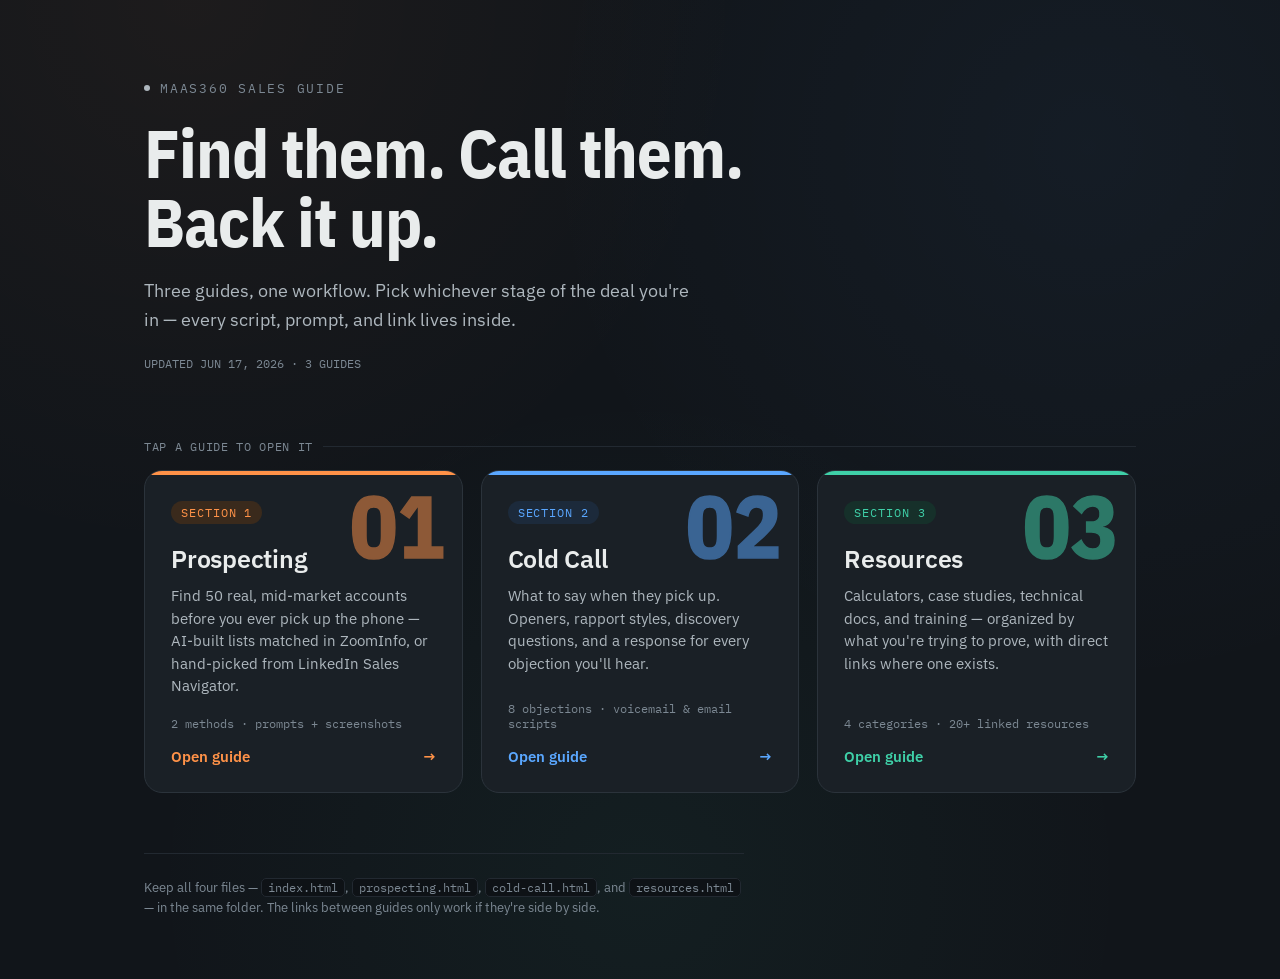
==== index.html @ e27a4d33 "Add files via upload" ====
<!DOCTYPE html>
<html lang="en">
<head>
<meta charset="UTF-8">
<meta name="viewport" content="width=device-width, initial-scale=1.0">
<title>MaaS360 Sales Guide</title>
<link rel="preconnect" href="https://fonts.googleapis.com">
<link rel="preconnect" href="https://fonts.gstatic.com" crossorigin>
<link href="https://fonts.googleapis.com/css2?family=IBM+Plex+Mono:wght@400;500;600&family=IBM+Plex+Sans:wght@400;500;600;700&family=IBM+Plex+Sans+Condensed:wght@600;700&display=swap" rel="stylesheet">
<style>
  :root{
    --ink:#11151A;
    --panel:#1A2026;
    --panel-2:#0E1216;
    --line:#2B333B;
    --line-soft:#222931;
    --text:#E9ECEC;
    --text-dim:#AEB7BE;
    --mist:#7C8893;
    --amber:#FF9248;
    --amber-dim:#3A2A1C;
    --blue:#5AA7FF;
    --blue-dim:#1C2A3B;
    --teal:#3FD0A8;
    --teal-dim:#16302A;
  }
  *{box-sizing:border-box;}
  html,body{margin:0;padding:0;}
  body{
    background:
      radial-gradient(circle at 15% 0%, rgba(255,146,72,0.05), transparent 38%),
      radial-gradient(circle at 85% 15%, rgba(90,167,255,0.05), transparent 40%),
      radial-gradient(circle at 50% 90%, rgba(63,208,168,0.05), transparent 45%),
      var(--ink);
    color:var(--text);
    font-family:'IBM Plex Sans',-apple-system,BlinkMacSystemFont,sans-serif;
    min-height:100vh;
    -webkit-font-smoothing:antialiased;
  }
  a{color:inherit;text-decoration:none;}

  .page{max-width:1040px;margin:0 auto;padding:0 24px;}

  .hero{padding:80px 0 18px;}
  .eyebrow{
    font-family:'IBM Plex Mono',monospace;
    font-size:12.5px;
    letter-spacing:.14em;
    text-transform:uppercase;
    color:var(--mist);
    display:flex;align-items:center;gap:10px;
    margin-bottom:22px;
  }
  .eyebrow .dot{width:6px;height:6px;border-radius:50%;background:var(--text-dim);}
  h1{
    font-family:'IBM Plex Sans Condensed',sans-serif;
    font-weight:700;
    font-size:clamp(40px,6.5vw,68px);
    line-height:1.02;
    margin:0 0 20px;
    letter-spacing:-.015em;
    max-width:720px;
  }
  .hero p.lede{
    font-size:18px;
    color:var(--text-dim);
    max-width:560px;
    margin:0 0 8px;
    line-height:1.6;
  }
  .hero .meta{
    font-family:'IBM Plex Mono',monospace;
    font-size:12px;
    color:var(--mist);
    margin-top:22px;
  }

  .tap-hint{
    font-family:'IBM Plex Mono',monospace;
    font-size:11.5px;
    letter-spacing:.06em;
    text-transform:uppercase;
    color:var(--mist);
    margin:50px 0 16px;
    display:flex;
    align-items:center;
    gap:10px;
  }
  .tap-hint::after{content:"";flex:1;height:1px;background:var(--line-soft);}

  .grid{
    display:grid;
    grid-template-columns:repeat(3, 1fr);
    gap:18px;
    padding-bottom:60px;
  }

  .card{
    position:relative;
    background:var(--panel);
    border:1px solid var(--line);
    border-radius:18px;
    padding:30px 26px 26px;
    overflow:hidden;
    display:flex;
    flex-direction:column;
    min-height:300px;
    transition:transform .2s ease, border-color .2s ease, box-shadow .2s ease;
  }
  .card:hover{transform:translateY(-4px);box-shadow:0 16px 40px rgba(0,0,0,0.35);}
  .card::before{
    content:"";
    position:absolute;
    top:0;left:0;right:0;
    height:4px;
  }
  .card.c-amber::before{background:var(--amber);}
  .card.c-blue::before{background:var(--blue);}
  .card.c-teal::before{background:var(--teal);}
  .card:hover.c-amber{border-color:var(--amber);}
  .card:hover.c-blue{border-color:var(--blue);}
  .card:hover.c-teal{border-color:var(--teal);}

  .card .bignum{
    position:absolute;
    top:10px; right:16px;
    font-family:'IBM Plex Sans Condensed',sans-serif;
    font-weight:700;
    font-size:88px;
    line-height:1;
    -webkit-text-stroke:1.5px currentColor;
    color:transparent;
    opacity:.5;
    pointer-events:none;
  }
  .card.c-amber .bignum{color:var(--amber);}
  .card.c-blue .bignum{color:var(--blue);}
  .card.c-teal .bignum{color:var(--teal);}

  .card .tag{
    font-family:'IBM Plex Mono',monospace;
    font-size:11.5px;
    letter-spacing:.08em;
    text-transform:uppercase;
    padding:4px 10px;
    border-radius:20px;
    width:fit-content;
    margin-bottom:18px;
  }
  .card.c-amber .tag{background:var(--amber-dim);color:var(--amber);}
  .card.c-blue .tag{background:var(--blue-dim);color:var(--blue);}
  .card.c-teal .tag{background:var(--teal-dim);color:var(--teal);}

  .card h2{
    font-size:25px;
    font-weight:600;
    margin:0 0 10px;
    letter-spacing:-.01em;
    position:relative;
    z-index:1;
  }
  .card p.tagline{
    font-size:14.5px;
    color:var(--text-dim);
    line-height:1.55;
    margin:0 0 18px;
    flex-grow:1;
    position:relative;
    z-index:1;
  }
  .card .meta-line{
    font-family:'IBM Plex Mono',monospace;
    font-size:11.5px;
    color:var(--mist);
    margin-bottom:16px;
  }
  .card .open-row{
    display:flex;
    align-items:center;
    justify-content:space-between;
    font-weight:600;
    font-size:14.5px;
  }
  .card .open-row .arrow{transition:transform .2s ease;}
  .card:hover .open-row .arrow{transform:translateX(4px);}
  .card.c-amber .open-row{color:var(--amber);}
  .card.c-blue .open-row{color:var(--blue);}
  .card.c-teal .open-row{color:var(--teal);}

  .footnote{
    border-top:1px solid var(--line-soft);
    padding:24px 0 60px;
    font-size:13px;
    color:var(--mist);
    max-width:600px;
    line-height:1.6;
  }
  .footnote code{
    font-family:'IBM Plex Mono',monospace;
    background:var(--panel-2);
    padding:1px 6px;
    border-radius:5px;
    border:1px solid var(--line-soft);
    font-size:12px;
  }

  @media (max-width:860px){
    .grid{grid-template-columns:1fr;}
    .hero{padding:56px 0 12px;}
    .card{min-height:0;}
  }
</style>
</head>
<body>
<div class="page">

  <header class="hero">
    <div class="eyebrow"><span class="dot"></span>MAAS360 SALES GUIDE</div>
    <h1>Find them. Call them. Back it up.</h1>
    <p class="lede">Three guides, one workflow. Pick whichever stage of the deal you're in — every script, prompt, and link lives inside.</p>
    <div class="meta">UPDATED JUN 17, 2026 · 3 GUIDES</div>
  </header>

  <div class="tap-hint">Tap a guide to open it</div>

  <div class="grid">

    <a class="card c-amber" href="prospecting.html">
      <span class="bignum">01</span>
      <span class="tag">Section 1</span>
      <h2>Prospecting</h2>
      <p class="tagline">Find 50 real, mid-market accounts before you ever pick up the phone — AI-built lists matched in ZoomInfo, or hand-picked from LinkedIn Sales Navigator.</p>
      <div class="meta-line">2 methods · prompts + screenshots</div>
      <div class="open-row"><span>Open guide</span><span class="arrow">→</span></div>
    </a>

    <a class="card c-blue" href="cold-call.html">
      <span class="bignum">02</span>
      <span class="tag">Section 2</span>
      <h2>Cold Call</h2>
      <p class="tagline">What to say when they pick up. Openers, rapport styles, discovery questions, and a response for every objection you'll hear.</p>
      <div class="meta-line">8 objections · voicemail & email scripts</div>
      <div class="open-row"><span>Open guide</span><span class="arrow">→</span></div>
    </a>

    <a class="card c-teal" href="resources.html">
      <span class="bignum">03</span>
      <span class="tag">Section 3</span>
      <h2>Resources</h2>
      <p class="tagline">Calculators, case studies, technical docs, and training — organized by what you're trying to prove, with direct links where one exists.</p>
      <div class="meta-line">4 categories · 20+ linked resources</div>
      <div class="open-row"><span>Open guide</span><span class="arrow">→</span></div>
    </a>

  </div>

  <div class="footnote">Keep all four files — <code>index.html</code>, <code>prospecting.html</code>, <code>cold-call.html</code>, and <code>resources.html</code> — in the same folder. The links between guides only work if they're side by side.</div>

</div>
</body>
</html>
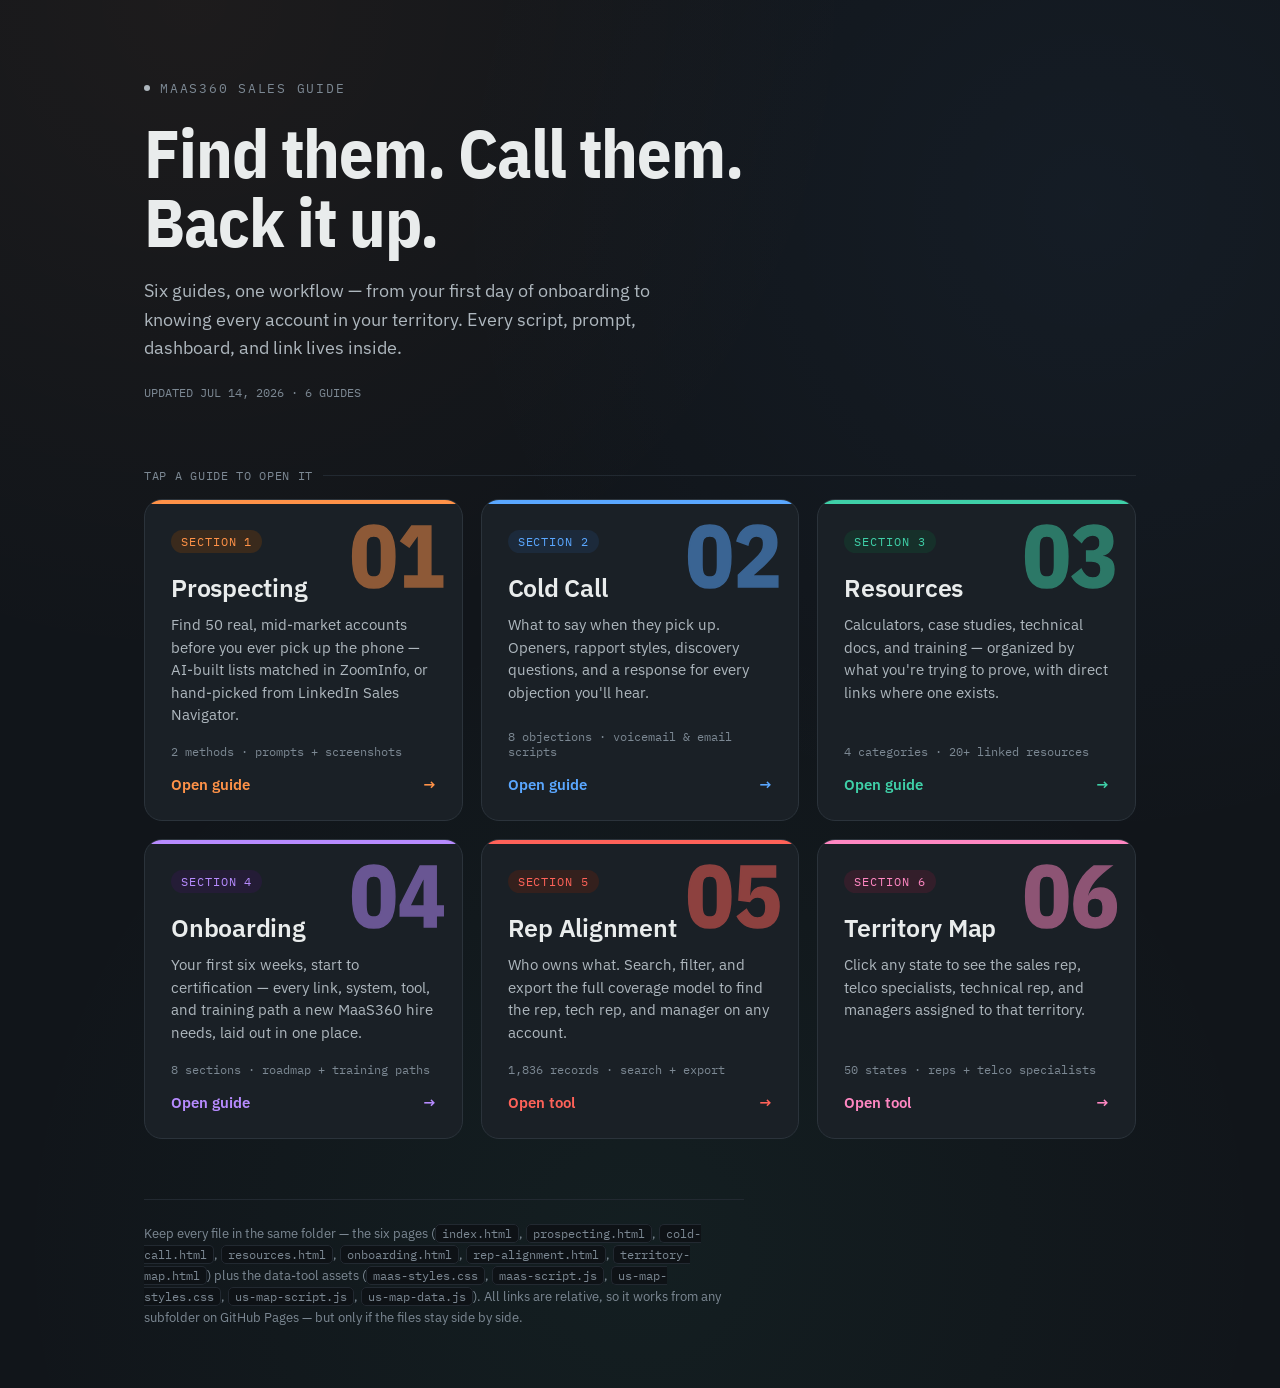
==== commit 827422fb: "Add files via upload" ====
--- a/index.html
+++ b/index.html
@@ -23,6 +23,12 @@
     --blue-dim:#1C2A3B;
     --teal:#3FD0A8;
     --teal-dim:#16302A;
+    --red:#FF6259;
+    --red-dim:#34201D;
+    --violet:#B78BFF;
+    --violet-dim:#241C36;
+    --pink:#FF87C2;
+    --pink-dim:#331E2A;
   }
   *{box-sizing:border-box;}
   html,body{margin:0;padding:0;}
@@ -117,9 +123,15 @@
   .card.c-amber::before{background:var(--amber);}
   .card.c-blue::before{background:var(--blue);}
   .card.c-teal::before{background:var(--teal);}
+  .card.c-violet::before{background:var(--violet);}
+  .card.c-red::before{background:var(--red);}
+  .card.c-pink::before{background:var(--pink);}
   .card:hover.c-amber{border-color:var(--amber);}
   .card:hover.c-blue{border-color:var(--blue);}
   .card:hover.c-teal{border-color:var(--teal);}
+  .card:hover.c-violet{border-color:var(--violet);}
+  .card:hover.c-red{border-color:var(--red);}
+  .card:hover.c-pink{border-color:var(--pink);}
 
   .card .bignum{
     position:absolute;
@@ -136,6 +148,9 @@
   .card.c-amber .bignum{color:var(--amber);}
   .card.c-blue .bignum{color:var(--blue);}
   .card.c-teal .bignum{color:var(--teal);}
+  .card.c-violet .bignum{color:var(--violet);}
+  .card.c-red .bignum{color:var(--red);}
+  .card.c-pink .bignum{color:var(--pink);}
 
   .card .tag{
     font-family:'IBM Plex Mono',monospace;
@@ -150,6 +165,9 @@
   .card.c-amber .tag{background:var(--amber-dim);color:var(--amber);}
   .card.c-blue .tag{background:var(--blue-dim);color:var(--blue);}
   .card.c-teal .tag{background:var(--teal-dim);color:var(--teal);}
+  .card.c-violet .tag{background:var(--violet-dim);color:var(--violet);}
+  .card.c-red .tag{background:var(--red-dim);color:var(--red);}
+  .card.c-pink .tag{background:var(--pink-dim);color:var(--pink);}
 
   .card h2{
     font-size:25px;
@@ -186,6 +204,9 @@
   .card.c-amber .open-row{color:var(--amber);}
   .card.c-blue .open-row{color:var(--blue);}
   .card.c-teal .open-row{color:var(--teal);}
+  .card.c-violet .open-row{color:var(--violet);}
+  .card.c-red .open-row{color:var(--red);}
+  .card.c-pink .open-row{color:var(--pink);}
 
   .footnote{
     border-top:1px solid var(--line-soft);
@@ -217,8 +238,8 @@
   <header class="hero">
     <div class="eyebrow"><span class="dot"></span>MAAS360 SALES GUIDE</div>
     <h1>Find them. Call them. Back it up.</h1>
-    <p class="lede">Three guides, one workflow. Pick whichever stage of the deal you're in — every script, prompt, and link lives inside.</p>
-    <div class="meta">UPDATED JUN 17, 2026 · 3 GUIDES</div>
+    <p class="lede">Six guides, one workflow — from your first day of onboarding to knowing every account in your territory. Every script, prompt, dashboard, and link lives inside.</p>
+    <div class="meta">UPDATED JUL 14, 2026 · 6 GUIDES</div>
   </header>
 
   <div class="tap-hint">Tap a guide to open it</div>
@@ -252,9 +273,36 @@
       <div class="open-row"><span>Open guide</span><span class="arrow">→</span></div>
     </a>
 
+    <a class="card c-violet" href="onboarding.html">
+      <span class="bignum">04</span>
+      <span class="tag">Section 4</span>
+      <h2>Onboarding</h2>
+      <p class="tagline">Your first six weeks, start to certification — every link, system, tool, and training path a new MaaS360 hire needs, laid out in one place.</p>
+      <div class="meta-line">8 sections · roadmap + training paths</div>
+      <div class="open-row"><span>Open guide</span><span class="arrow">→</span></div>
+    </a>
+
+    <a class="card c-red" href="rep-alignment.html">
+      <span class="bignum">05</span>
+      <span class="tag">Section 5</span>
+      <h2>Rep Alignment</h2>
+      <p class="tagline">Who owns what. Search, filter, and export the full coverage model to find the rep, tech rep, and manager on any account.</p>
+      <div class="meta-line">1,836 records · search + export</div>
+      <div class="open-row"><span>Open tool</span><span class="arrow">→</span></div>
+    </a>
+
+    <a class="card c-pink" href="territory-map.html">
+      <span class="bignum">06</span>
+      <span class="tag">Section 6</span>
+      <h2>Territory Map</h2>
+      <p class="tagline">Click any state to see the sales rep, telco specialists, technical rep, and managers assigned to that territory.</p>
+      <div class="meta-line">50 states · reps + telco specialists</div>
+      <div class="open-row"><span>Open tool</span><span class="arrow">→</span></div>
+    </a>
+
   </div>
 
-  <div class="footnote">Keep all four files — <code>index.html</code>, <code>prospecting.html</code>, <code>cold-call.html</code>, and <code>resources.html</code> — in the same folder. The links between guides only work if they're side by side.</div>
+  <div class="footnote">Keep every file in the same folder — the six pages (<code>index.html</code>, <code>prospecting.html</code>, <code>cold-call.html</code>, <code>resources.html</code>, <code>onboarding.html</code>, <code>rep-alignment.html</code>, <code>territory-map.html</code>) plus the data-tool assets (<code>maas-styles.css</code>, <code>maas-script.js</code>, <code>us-map-styles.css</code>, <code>us-map-script.js</code>, <code>us-map-data.js</code>). All links are relative, so it works from any subfolder on GitHub Pages — but only if the files stay side by side.</div>
 
 </div>
 </body>
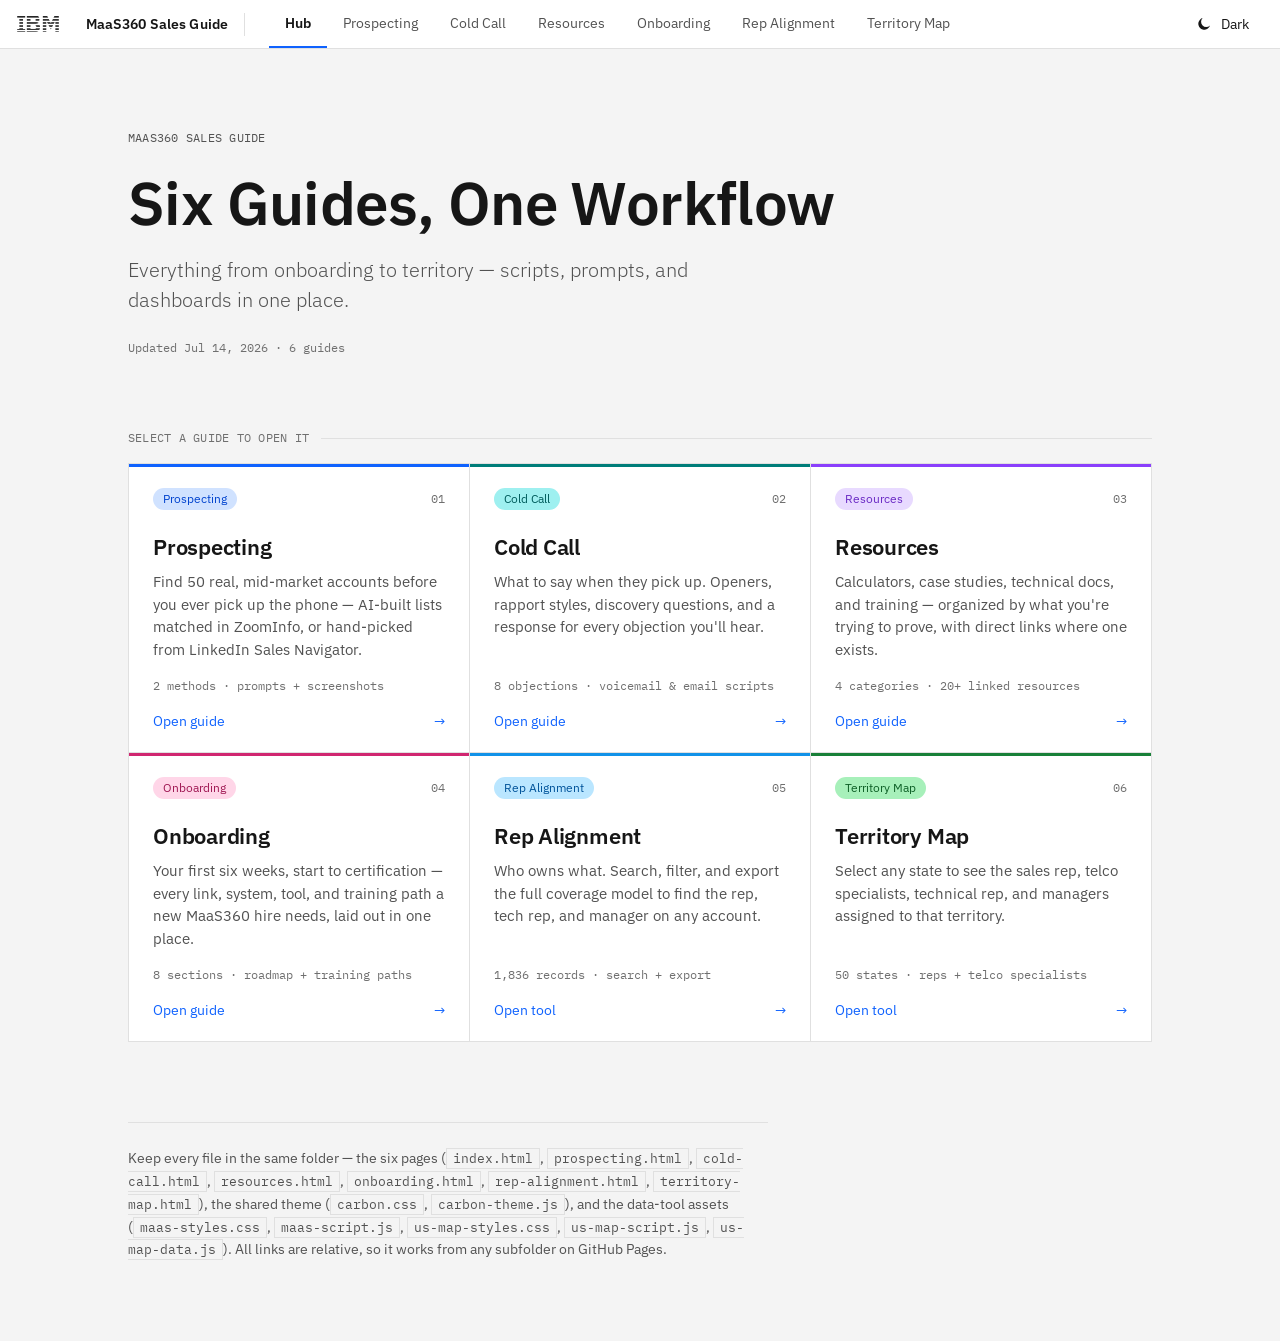
==== commit 8776e03a: "Add files via upload" ====
--- a/index.html
+++ b/index.html
@@ -3,306 +3,175 @@
 <head>
 <meta charset="UTF-8">
 <meta name="viewport" content="width=device-width, initial-scale=1.0">
-<title>MaaS360 Sales Guide</title>
+<title>MaaS360 sales guide</title>
 <link rel="preconnect" href="https://fonts.googleapis.com">
 <link rel="preconnect" href="https://fonts.gstatic.com" crossorigin>
-<link href="https://fonts.googleapis.com/css2?family=IBM+Plex+Mono:wght@400;500;600&family=IBM+Plex+Sans:wght@400;500;600;700&family=IBM+Plex+Sans+Condensed:wght@600;700&display=swap" rel="stylesheet">
+<link href="https://fonts.googleapis.com/css2?family=IBM+Plex+Mono:wght@400;500&family=IBM+Plex+Sans:wght@300;400;500;600;700&display=swap" rel="stylesheet">
+<link rel="stylesheet" href="carbon.css">
+<script src="carbon-theme.js"></script>
 <style>
-  :root{
-    --ink:#11151A;
-    --panel:#1A2026;
-    --panel-2:#0E1216;
-    --line:#2B333B;
-    --line-soft:#222931;
-    --text:#E9ECEC;
-    --text-dim:#AEB7BE;
-    --mist:#7C8893;
-    --amber:#FF9248;
-    --amber-dim:#3A2A1C;
-    --blue:#5AA7FF;
-    --blue-dim:#1C2A3B;
-    --teal:#3FD0A8;
-    --teal-dim:#16302A;
-    --red:#FF6259;
-    --red-dim:#34201D;
-    --violet:#B78BFF;
-    --violet-dim:#241C36;
-    --pink:#FF87C2;
-    --pink-dim:#331E2A;
+  .page{max-width:1056px;margin:0 auto;padding:0 16px;}
+
+  .hero{padding:80px 0 24px;}
+  .eyebrow{
+    font-family:'IBM Plex Mono',monospace;font-size:12px;letter-spacing:.02em;
+    text-transform:uppercase;color:var(--text-dim);margin-bottom:24px;
   }
-  *{box-sizing:border-box;}
-  html,body{margin:0;padding:0;}
-  body{
-    background:
-      radial-gradient(circle at 15% 0%, rgba(255,146,72,0.05), transparent 38%),
-      radial-gradient(circle at 85% 15%, rgba(90,167,255,0.05), transparent 40%),
-      radial-gradient(circle at 50% 90%, rgba(63,208,168,0.05), transparent 45%),
-      var(--ink);
-    color:var(--text);
-    font-family:'IBM Plex Sans',-apple-system,BlinkMacSystemFont,sans-serif;
-    min-height:100vh;
-    -webkit-font-smoothing:antialiased;
+  h1{
+    font-weight:600;font-size:clamp(38px,6vw,60px);line-height:1.07;
+    margin:0 0 20px;letter-spacing:-.01em;max-width:760px;color:var(--text);
   }
-  a{color:inherit;text-decoration:none;}
+  .lede{font-size:20px;font-weight:300;color:var(--text-dim);max-width:600px;margin:0;line-height:1.5;}
+  .hero .meta{font-family:'IBM Plex Mono',monospace;font-size:12px;color:var(--mist);margin-top:24px;}
 
-  .page{max-width:1040px;margin:0 auto;padding:0 24px;}
+  .hint{
+    font-family:'IBM Plex Mono',monospace;font-size:12px;letter-spacing:.02em;
+    text-transform:uppercase;color:var(--mist);margin:48px 0 16px;
+    display:flex;align-items:center;gap:12px;
+  }
+  .hint::after{content:"";flex:1;height:1px;background:var(--line);}
 
-  .hero{padding:80px 0 18px;}
-  .eyebrow{
-    font-family:'IBM Plex Mono',monospace;
-    font-size:12.5px;
-    letter-spacing:.14em;
-    text-transform:uppercase;
-    color:var(--mist);
-    display:flex;align-items:center;gap:10px;
-    margin-bottom:22px;
+  .grid{
+    display:grid;grid-template-columns:repeat(3,1fr);gap:1px;
+    background:var(--line);border:1px solid var(--line);
+    margin-bottom:80px;
   }
-  .eyebrow .dot{width:6px;height:6px;border-radius:50%;background:var(--text-dim);}
-  h1{
-    font-family:'IBM Plex Sans Condensed',sans-serif;
-    font-weight:700;
-    font-size:clamp(40px,6.5vw,68px);
-    line-height:1.02;
-    margin:0 0 20px;
-    letter-spacing:-.015em;
-    max-width:720px;
+  .card{
+    position:relative;background:var(--panel);
+    padding:24px 24px 20px;
+    display:flex;flex-direction:column;min-height:236px;
+    text-decoration:none;color:var(--text);
+    transition:background .11s;
   }
-  .hero p.lede{
-    font-size:18px;
-    color:var(--text-dim);
-    max-width:560px;
-    margin:0 0 8px;
-    line-height:1.6;
+  .card::before{content:"";position:absolute;top:0;left:0;right:0;height:3px;background:var(--acc);}
+  .card:hover{background:var(--panel-2);text-decoration:none;}
+
+  .card-top{display:flex;align-items:center;justify-content:space-between;margin-bottom:20px;}
+  .ctag{background:var(--acc-bg);color:var(--acc-fg);}
+  .card-num{font-family:'IBM Plex Mono',monospace;font-size:12px;color:var(--mist);}
+  .card h2{font-size:22px;font-weight:600;margin:0 0 8px;letter-spacing:-.01em;color:var(--text);}
+  .card .tagline{font-size:15px;color:var(--text-dim);line-height:1.5;margin:0 0 16px;flex-grow:1;}
+  .card .meta-line{font-family:'IBM Plex Mono',monospace;font-size:12px;color:var(--mist);margin-bottom:16px;}
+  .card .open-row{
+    display:flex;align-items:center;justify-content:space-between;
+    font-size:14px;font-weight:400;color:var(--link);
   }
-  .hero .meta{
-    font-family:'IBM Plex Mono',monospace;
-    font-size:12px;
-    color:var(--mist);
-    margin-top:22px;
+  .card:hover .open-row{color:var(--link-hover);}
+  .card .arrow{transition:transform .11s;}
+  .card:hover .arrow{transform:translateX(4px);}
+
+  .footnote{
+    border-top:1px solid var(--line);padding:24px 0 80px;
+    font-size:14px;color:var(--text-dim);max-width:640px;line-height:1.6;
+  }
+  .footnote code{
+    font-family:'IBM Plex Mono',monospace;background:var(--panel-2);
+    padding:1px 6px;border:1px solid var(--line);font-size:13px;
   }
 
-  .tap-hint{
-    font-family:'IBM Plex Mono',monospace;
-    font-size:11.5px;
-    letter-spacing:.06em;
-    text-transform:uppercase;
-    color:var(--mist);
-    margin:50px 0 16px;
-    display:flex;
-    align-items:center;
-    gap:10px;
-  }
-  .tap-hint::after{content:"";flex:1;height:1px;background:var(--line-soft);}
-
-  .grid{
-    display:grid;
-    grid-template-columns:repeat(3, 1fr);
-    gap:18px;
-    padding-bottom:60px;
-  }
-
-  .card{
-    position:relative;
-    background:var(--panel);
-    border:1px solid var(--line);
-    border-radius:18px;
-    padding:30px 26px 26px;
-    overflow:hidden;
-    display:flex;
-    flex-direction:column;
-    min-height:300px;
-    transition:transform .2s ease, border-color .2s ease, box-shadow .2s ease;
-  }
-  .card:hover{transform:translateY(-4px);box-shadow:0 16px 40px rgba(0,0,0,0.35);}
-  .card::before{
-    content:"";
-    position:absolute;
-    top:0;left:0;right:0;
-    height:4px;
-  }
-  .card.c-amber::before{background:var(--amber);}
-  .card.c-blue::before{background:var(--blue);}
-  .card.c-teal::before{background:var(--teal);}
-  .card.c-violet::before{background:var(--violet);}
-  .card.c-red::before{background:var(--red);}
-  .card.c-pink::before{background:var(--pink);}
-  .card:hover.c-amber{border-color:var(--amber);}
-  .card:hover.c-blue{border-color:var(--blue);}
-  .card:hover.c-teal{border-color:var(--teal);}
-  .card:hover.c-violet{border-color:var(--violet);}
-  .card:hover.c-red{border-color:var(--red);}
-  .card:hover.c-pink{border-color:var(--pink);}
-
-  .card .bignum{
-    position:absolute;
-    top:10px; right:16px;
-    font-family:'IBM Plex Sans Condensed',sans-serif;
-    font-weight:700;
-    font-size:88px;
-    line-height:1;
-    -webkit-text-stroke:1.5px currentColor;
-    color:transparent;
-    opacity:.5;
-    pointer-events:none;
-  }
-  .card.c-amber .bignum{color:var(--amber);}
-  .card.c-blue .bignum{color:var(--blue);}
-  .card.c-teal .bignum{color:var(--teal);}
-  .card.c-violet .bignum{color:var(--violet);}
-  .card.c-red .bignum{color:var(--red);}
-  .card.c-pink .bignum{color:var(--pink);}
-
-  .card .tag{
-    font-family:'IBM Plex Mono',monospace;
-    font-size:11.5px;
-    letter-spacing:.08em;
-    text-transform:uppercase;
-    padding:4px 10px;
-    border-radius:20px;
-    width:fit-content;
-    margin-bottom:18px;
-  }
-  .card.c-amber .tag{background:var(--amber-dim);color:var(--amber);}
-  .card.c-blue .tag{background:var(--blue-dim);color:var(--blue);}
-  .card.c-teal .tag{background:var(--teal-dim);color:var(--teal);}
-  .card.c-violet .tag{background:var(--violet-dim);color:var(--violet);}
-  .card.c-red .tag{background:var(--red-dim);color:var(--red);}
-  .card.c-pink .tag{background:var(--pink-dim);color:var(--pink);}
-
-  .card h2{
-    font-size:25px;
-    font-weight:600;
-    margin:0 0 10px;
-    letter-spacing:-.01em;
-    position:relative;
-    z-index:1;
-  }
-  .card p.tagline{
-    font-size:14.5px;
-    color:var(--text-dim);
-    line-height:1.55;
-    margin:0 0 18px;
-    flex-grow:1;
-    position:relative;
-    z-index:1;
-  }
-  .card .meta-line{
-    font-family:'IBM Plex Mono',monospace;
-    font-size:11.5px;
-    color:var(--mist);
-    margin-bottom:16px;
-  }
-  .card .open-row{
-    display:flex;
-    align-items:center;
-    justify-content:space-between;
-    font-weight:600;
-    font-size:14.5px;
-  }
-  .card .open-row .arrow{transition:transform .2s ease;}
-  .card:hover .open-row .arrow{transform:translateX(4px);}
-  .card.c-amber .open-row{color:var(--amber);}
-  .card.c-blue .open-row{color:var(--blue);}
-  .card.c-teal .open-row{color:var(--teal);}
-  .card.c-violet .open-row{color:var(--violet);}
-  .card.c-red .open-row{color:var(--red);}
-  .card.c-pink .open-row{color:var(--pink);}
-
-  .footnote{
-    border-top:1px solid var(--line-soft);
-    padding:24px 0 60px;
-    font-size:13px;
-    color:var(--mist);
-    max-width:600px;
-    line-height:1.6;
-  }
-  .footnote code{
-    font-family:'IBM Plex Mono',monospace;
-    background:var(--panel-2);
-    padding:1px 6px;
-    border-radius:5px;
-    border:1px solid var(--line-soft);
-    font-size:12px;
-  }
-
-  @media (max-width:860px){
-    .grid{grid-template-columns:1fr;}
-    .hero{padding:56px 0 12px;}
-    .card{min-height:0;}
-  }
+  @media (max-width:900px){.grid{grid-template-columns:1fr;}.hero{padding:56px 0 16px;}.card{min-height:0;}}
 </style>
 </head>
 <body>
+
+<header class="site-nav">
+  <div class="site-nav-inner">
+    <a class="site-nav-brand" href="index.html" aria-label="MaaS360 Sales Guide — home">
+      <svg class="ibm-logo" viewBox="0 0 110 44" role="img" aria-label="IBM">
+        <defs><mask id="ibmbars">
+          <rect width="110" height="44" fill="#000"/>
+          <g fill="#fff">
+            <rect y="0" width="110" height="2.93"/><rect y="5.87" width="110" height="2.93"/>
+            <rect y="11.73" width="110" height="2.93"/><rect y="17.6" width="110" height="2.93"/>
+            <rect y="23.47" width="110" height="2.93"/><rect y="29.33" width="110" height="2.93"/>
+            <rect y="35.2" width="110" height="2.93"/><rect y="41.07" width="110" height="2.93"/>
+          </g>
+        </mask></defs>
+        <text x="0" y="36" font-family="'IBM Plex Sans','Helvetica Neue',Arial,sans-serif" font-weight="700" font-size="46" letter-spacing="-1" fill="currentColor" mask="url(#ibmbars)">IBM</text>
+      </svg>
+      <span class="product">MaaS360 Sales Guide</span>
+    </a>
+    <nav class="site-nav-links" aria-label="Guides">
+      <a href="index.html" class="active">Hub</a>
+      <a href="prospecting.html">Prospecting</a>
+      <a href="cold-call.html">Cold Call</a>
+      <a href="resources.html">Resources</a>
+      <a href="onboarding.html">Onboarding</a>
+      <a href="rep-alignment.html">Rep Alignment</a>
+      <a href="territory-map.html">Territory Map</a>
+    </nav>
+    <button class="theme-toggle" type="button" aria-label="Toggle light or dark theme">
+      <svg class="tt-moon" viewBox="0 0 32 32" aria-hidden="true"><path d="M13.5 5.5A10.5 10.5 0 1 0 26.5 18.5 8.5 8.5 0 0 1 13.5 5.5z"/></svg>
+      <svg class="tt-sun" viewBox="0 0 32 32" aria-hidden="true"><path d="M16 12a4 4 0 1 0 4 4 4 4 0 0 0-4-4zm0 6a2 2 0 1 1 2-2 2 2 0 0 1-2 2zM15 3h2v4h-2zM15 25h2v4h-2zM5.6 7l1.4-1.4 2.8 2.8L8.5 9.9zM22.1 23.5l1.4-1.4 2.9 2.8-1.5 1.5zM3 15h4v2H3zM25 15h4v2h-4zM7 26.4 5.6 25l2.8-2.9 1.5 1.5zM23.5 9.9l2.8-2.9L27.8 8.5 24.9 11.3z"/></svg>
+      <span class="tt-label">Dark</span>
+    </button>
+  </div>
+</header>
+
 <div class="page">
 
   <header class="hero">
-    <div class="eyebrow"><span class="dot"></span>MAAS360 SALES GUIDE</div>
-    <h1>Find them. Call them. Back it up.</h1>
-    <p class="lede">Six guides, one workflow — from your first day of onboarding to knowing every account in your territory. Every script, prompt, dashboard, and link lives inside.</p>
-    <div class="meta">UPDATED JUL 14, 2026 · 6 GUIDES</div>
+    <div class="eyebrow">MaaS360 sales guide</div>
+    <h1>Six Guides, One Workflow</h1>
+    <p class="lede">Everything from onboarding to territory — scripts, prompts, and dashboards in one place.</p>
+    <div class="meta">Updated Jul 14, 2026 · 6 guides</div>
   </header>
 
-  <div class="tap-hint">Tap a guide to open it</div>
+  <div class="hint">Select a guide to open it</div>
 
   <div class="grid">
 
-    <a class="card c-amber" href="prospecting.html">
-      <span class="bignum">01</span>
-      <span class="tag">Section 1</span>
+    <a class="card acc-prospect" href="prospecting.html">
+      <div class="card-top"><span class="ctag">Prospecting</span><span class="card-num">01</span></div>
       <h2>Prospecting</h2>
       <p class="tagline">Find 50 real, mid-market accounts before you ever pick up the phone — AI-built lists matched in ZoomInfo, or hand-picked from LinkedIn Sales Navigator.</p>
       <div class="meta-line">2 methods · prompts + screenshots</div>
       <div class="open-row"><span>Open guide</span><span class="arrow">→</span></div>
     </a>
 
-    <a class="card c-blue" href="cold-call.html">
-      <span class="bignum">02</span>
-      <span class="tag">Section 2</span>
+    <a class="card acc-cold" href="cold-call.html">
+      <div class="card-top"><span class="ctag">Cold Call</span><span class="card-num">02</span></div>
       <h2>Cold Call</h2>
       <p class="tagline">What to say when they pick up. Openers, rapport styles, discovery questions, and a response for every objection you'll hear.</p>
-      <div class="meta-line">8 objections · voicemail & email scripts</div>
+      <div class="meta-line">8 objections · voicemail &amp; email scripts</div>
       <div class="open-row"><span>Open guide</span><span class="arrow">→</span></div>
     </a>
 
-    <a class="card c-teal" href="resources.html">
-      <span class="bignum">03</span>
-      <span class="tag">Section 3</span>
+    <a class="card acc-resources" href="resources.html">
+      <div class="card-top"><span class="ctag">Resources</span><span class="card-num">03</span></div>
       <h2>Resources</h2>
       <p class="tagline">Calculators, case studies, technical docs, and training — organized by what you're trying to prove, with direct links where one exists.</p>
       <div class="meta-line">4 categories · 20+ linked resources</div>
       <div class="open-row"><span>Open guide</span><span class="arrow">→</span></div>
     </a>
 
-    <a class="card c-violet" href="onboarding.html">
-      <span class="bignum">04</span>
-      <span class="tag">Section 4</span>
+    <a class="card acc-onboarding" href="onboarding.html">
+      <div class="card-top"><span class="ctag">Onboarding</span><span class="card-num">04</span></div>
       <h2>Onboarding</h2>
       <p class="tagline">Your first six weeks, start to certification — every link, system, tool, and training path a new MaaS360 hire needs, laid out in one place.</p>
       <div class="meta-line">8 sections · roadmap + training paths</div>
       <div class="open-row"><span>Open guide</span><span class="arrow">→</span></div>
     </a>
 
-    <a class="card c-red" href="rep-alignment.html">
-      <span class="bignum">05</span>
-      <span class="tag">Section 5</span>
+    <a class="card acc-rep" href="rep-alignment.html">
+      <div class="card-top"><span class="ctag">Rep Alignment</span><span class="card-num">05</span></div>
       <h2>Rep Alignment</h2>
       <p class="tagline">Who owns what. Search, filter, and export the full coverage model to find the rep, tech rep, and manager on any account.</p>
       <div class="meta-line">1,836 records · search + export</div>
       <div class="open-row"><span>Open tool</span><span class="arrow">→</span></div>
     </a>
 
-    <a class="card c-pink" href="territory-map.html">
-      <span class="bignum">06</span>
-      <span class="tag">Section 6</span>
+    <a class="card acc-territory" href="territory-map.html">
+      <div class="card-top"><span class="ctag">Territory Map</span><span class="card-num">06</span></div>
       <h2>Territory Map</h2>
-      <p class="tagline">Click any state to see the sales rep, telco specialists, technical rep, and managers assigned to that territory.</p>
+      <p class="tagline">Select any state to see the sales rep, telco specialists, technical rep, and managers assigned to that territory.</p>
       <div class="meta-line">50 states · reps + telco specialists</div>
       <div class="open-row"><span>Open tool</span><span class="arrow">→</span></div>
     </a>
 
   </div>
 
-  <div class="footnote">Keep every file in the same folder — the six pages (<code>index.html</code>, <code>prospecting.html</code>, <code>cold-call.html</code>, <code>resources.html</code>, <code>onboarding.html</code>, <code>rep-alignment.html</code>, <code>territory-map.html</code>) plus the data-tool assets (<code>maas-styles.css</code>, <code>maas-script.js</code>, <code>us-map-styles.css</code>, <code>us-map-script.js</code>, <code>us-map-data.js</code>). All links are relative, so it works from any subfolder on GitHub Pages — but only if the files stay side by side.</div>
+  <div class="footnote">Keep every file in the same folder — the six pages (<code>index.html</code>, <code>prospecting.html</code>, <code>cold-call.html</code>, <code>resources.html</code>, <code>onboarding.html</code>, <code>rep-alignment.html</code>, <code>territory-map.html</code>), the shared theme (<code>carbon.css</code>, <code>carbon-theme.js</code>), and the data-tool assets (<code>maas-styles.css</code>, <code>maas-script.js</code>, <code>us-map-styles.css</code>, <code>us-map-script.js</code>, <code>us-map-data.js</code>). All links are relative, so it works from any subfolder on GitHub Pages.</div>
 
 </div>
 </body>
--- a/carbon.css
+++ b/carbon.css
@@ -0,0 +1,244 @@
+/* =====================================================================
+   MaaS360 Sales Guide — shared IBM Carbon Design System theme layer.
+   Grounded in carbondesignsystem.com: IBM Plex Sans, IBM Blue #0f62fe,
+   Carbon Gray palette, flat surfaces (no gradients), square geometry,
+   2x-grid spacing. Light (White / Gray 10) is default; dark is Gray 100.
+   Tokens are owned here so every page shares one system and both themes.
+   ===================================================================== */
+
+/* ---------- Light theme (default) ---------- */
+:root,
+:root[data-theme="light"]{
+  --ink:#f4f4f4;          /* page background (Gray 10)            */
+  --panel:#ffffff;        /* primary surface / tile (Layer 01)   */
+  --panel-2:#f4f4f4;      /* inset / field (Layer 02)            */
+  --field:#f4f4f4;        /* input fill                          */
+  --line:#e0e0e0;         /* border-subtle (Gray 20)             */
+  --line-soft:#e0e0e0;    /* subtle divider                      */
+  --line-strong:#8d8d8d;  /* border-strong (Gray 50)             */
+  --text:#161616;         /* text-primary (Gray 100)             */
+  --text-dim:#525252;     /* text-secondary (Gray 70)            */
+  --mist:#6f6f6f;         /* text-helper / placeholder (Gray 60) */
+
+  --primary:#0f62fe;      /* IBM Blue 60 — the one interactive color */
+  --primary-hover:#0050e6;
+  --primary-active:#002d9c;
+  --link:#0f62fe;
+  --link-hover:#0043ce;
+  --focus:#0f62fe;
+  --on-primary:#ffffff;
+
+  /* Section category accents (subtle tags/markers only) — IBM palette */
+  --acc-prospect:#0f62fe; --acc-prospect-bg:#d0e2ff; --acc-prospect-fg:#0043ce;  /* Blue    */
+  --acc-cold:#007d79;     --acc-cold-bg:#9ef0f0;     --acc-cold-fg:#005d5d;      /* Teal    */
+  --acc-resources:#8a3ffc;--acc-resources-bg:#e8daff;--acc-resources-fg:#6929c4; /* Purple  */
+  --acc-onboarding:#d02670;--acc-onboarding-bg:#ffd6e8;--acc-onboarding-fg:#9f1853; /* Magenta */
+  --acc-rep:#1192e8;      --acc-rep-bg:#bae6ff;      --acc-rep-fg:#00539a;       /* Cyan    */
+  --acc-territory:#198038;--acc-territory-bg:#a7f0ba;--acc-territory-fg:#0e6027; /* Green   */
+
+  --support-error:#da1e28;
+  --support-success:#198038;
+  --overlay:rgba(22,22,22,0.05);
+  --shadow:0 2px 6px rgba(0,0,0,0.10);
+}
+
+/* ---------- Dark theme (Gray 100) ---------- */
+:root[data-theme="dark"]{
+  --ink:#161616;          /* background (Gray 100)   */
+  --panel:#262626;        /* Layer 01 (Gray 90)      */
+  --panel-2:#393939;      /* Layer 02 / field (Gray 80) */
+  --field:#393939;
+  --line:#393939;         /* border-subtle dark      */
+  --line-soft:#303030;
+  --line-strong:#6f6f6f;
+  --text:#f4f4f4;         /* text-primary (Gray 10)  */
+  --text-dim:#c6c6c6;     /* text-secondary (Gray 30)*/
+  --mist:#8d8d8d;         /* text-helper (Gray 50)   */
+
+  --primary:#0f62fe;
+  --primary-hover:#0353e9;
+  --primary-active:#002d9c;
+  --link:#78a9ff;         /* Blue 40 for links on dark */
+  --link-hover:#a6c8ff;
+  --focus:#ffffff;
+  --on-primary:#ffffff;
+
+  --acc-prospect:#78a9ff; --acc-prospect-bg:#00297a; --acc-prospect-fg:#d0e2ff;
+  --acc-cold:#08bdba;     --acc-cold-bg:#022b30;     --acc-cold-fg:#9ef0f0;
+  --acc-resources:#be95ff;--acc-resources-bg:#31135e;--acc-resources-fg:#e8daff;
+  --acc-onboarding:#ff7eb6;--acc-onboarding-bg:#510224;--acc-onboarding-fg:#ffd6e8;
+  --acc-rep:#33b1ff;      --acc-rep-bg:#003a6d;      --acc-rep-fg:#bae6ff;
+  --acc-territory:#42be65;--acc-territory-bg:#022d0d; --acc-territory-fg:#a7f0ba;
+
+  --support-error:#fa4d56;
+  --support-success:#42be65;
+  --overlay:rgba(255,255,255,0.06);
+  --shadow:0 2px 6px rgba(0,0,0,0.40);
+}
+
+*{box-sizing:border-box;}
+html{color-scheme:light;}
+html[data-theme="dark"]{color-scheme:dark;}
+
+html,body{margin:0;padding:0;}
+body{
+  background:var(--ink);
+  color:var(--text);
+  font-family:'IBM Plex Sans',-apple-system,BlinkMacSystemFont,'Segoe UI',Roboto,Helvetica,Arial,sans-serif;
+  font-size:16px;
+  line-height:1.5;
+  -webkit-font-smoothing:antialiased;
+  transition:background .12s linear, color .12s linear;
+}
+
+a{color:var(--link);text-decoration:none;}
+a:hover{color:var(--link-hover);text-decoration:underline;}
+
+:focus-visible{outline:2px solid var(--focus);outline-offset:2px;}
+
+/* ---------- IBM 8-bar logo (never stretched or recolored: uses currentColor) ---------- */
+.ibm-logo{height:23px;width:auto;display:block;color:var(--text);flex:0 0 auto;}
+
+/* ---------- Shared site navigation ---------- */
+.site-nav{
+  position:sticky;top:0;z-index:200;
+  background:var(--panel);
+  border-bottom:1px solid var(--line);
+}
+.site-nav-inner{
+  max-width:1584px;margin:0 auto;padding:0 16px;
+  display:flex;align-items:center;gap:24px;min-height:48px;flex-wrap:wrap;
+}
+.site-nav-brand{
+  display:flex;align-items:center;gap:12px;text-decoration:none;color:var(--text);
+  padding-right:16px;border-right:1px solid var(--line);
+}
+.site-nav-brand:hover{text-decoration:none;color:var(--text);}
+.site-nav-brand .product{font-weight:600;font-size:14px;letter-spacing:.01em;white-space:nowrap;}
+.site-nav-links{display:flex;gap:0;flex-wrap:wrap;margin-left:0;}
+.site-nav-links a{
+  font-size:14px;color:var(--text-dim);
+  padding:0 16px;height:48px;display:inline-flex;align-items:center;
+  border-bottom:2px solid transparent;
+  transition:background .11s, color .11s, border-color .11s;
+}
+.site-nav-links a:hover{background:var(--panel-2);color:var(--text);text-decoration:none;}
+.site-nav-links a.active{color:var(--text);border-bottom-color:var(--primary);font-weight:600;}
+.site-nav-spacer{margin-left:auto;}
+
+/* Theme toggle (Carbon ghost button) */
+.theme-toggle{
+  margin-left:auto;
+  display:inline-flex;align-items:center;gap:8px;
+  height:40px;padding:0 14px;
+  background:transparent;color:var(--text);
+  border:1px solid transparent;border-radius:0;
+  font-family:inherit;font-size:14px;cursor:pointer;
+  transition:background .11s;
+}
+.theme-toggle:hover{background:var(--panel-2);}
+.theme-toggle svg{width:18px;height:18px;fill:currentColor;flex:0 0 auto;}
+.theme-toggle .tt-moon{display:block;}
+.theme-toggle .tt-sun{display:none;}
+html[data-theme="dark"] .theme-toggle .tt-moon{display:none;}
+html[data-theme="dark"] .theme-toggle .tt-sun{display:block;}
+@media(max-width:760px){
+  .site-nav-links{width:100%;order:3;}
+  .site-nav-links a{height:44px;padding:0 12px;}
+  .theme-toggle{margin-left:auto;}
+}
+
+/* ---------- Carbon buttons ---------- */
+.btn-primary,.btn-secondary,.btn-tertiary{
+  display:inline-flex;align-items:center;justify-content:space-between;gap:32px;
+  font-family:inherit;font-size:14px;font-weight:400;line-height:1;
+  border-radius:0;cursor:pointer;border:1px solid transparent;
+  padding:13px 16px;min-height:48px;transition:background .11s,border-color .11s,color .11s;
+}
+.btn-primary{background:var(--primary);color:var(--on-primary);}
+.btn-primary:hover{background:var(--primary-hover);color:var(--on-primary);text-decoration:none;}
+.btn-primary:active{background:var(--primary-active);}
+.btn-secondary{background:transparent;color:var(--link);border-color:var(--primary);}
+.btn-secondary:hover{background:var(--primary);color:var(--on-primary);text-decoration:none;}
+.btn-tertiary{background:transparent;color:var(--link);}
+.btn-tertiary:hover{background:var(--panel-2);text-decoration:none;}
+
+/* ---------- Carbon tag (rounded pill is Carbon-accurate) ---------- */
+.ctag{
+  display:inline-flex;align-items:center;
+  font-size:12px;line-height:1;font-weight:400;
+  padding:5px 10px;border-radius:16px;white-space:nowrap;
+}
+
+/* Section accent helpers */
+.acc-prospect{--acc:var(--acc-prospect);--acc-bg:var(--acc-prospect-bg);--acc-fg:var(--acc-prospect-fg);}
+.acc-cold{--acc:var(--acc-cold);--acc-bg:var(--acc-cold-bg);--acc-fg:var(--acc-cold-fg);}
+.acc-resources{--acc:var(--acc-resources);--acc-bg:var(--acc-resources-bg);--acc-fg:var(--acc-resources-fg);}
+.acc-onboarding{--acc:var(--acc-onboarding);--acc-bg:var(--acc-onboarding-bg);--acc-fg:var(--acc-onboarding-fg);}
+.acc-rep{--acc:var(--acc-rep);--acc-bg:var(--acc-rep-bg);--acc-fg:var(--acc-rep-fg);}
+.acc-territory{--acc:var(--acc-territory);--acc-bg:var(--acc-territory-bg);--acc-fg:var(--acc-territory-fg);}
+
+/* =====================================================================
+   Shared guide-page layer (hero, sticky TOC, sections, tiles, lists)
+   ===================================================================== */
+.guide{max-width:1056px;margin:0 auto;padding:0 16px;}
+
+.g-hero{padding:64px 0 28px;border-bottom:1px solid var(--line);}
+.g-eyebrow{
+  font-family:'IBM Plex Mono',monospace;font-size:12px;letter-spacing:.02em;
+  text-transform:uppercase;color:var(--acc,var(--text-dim));margin-bottom:20px;
+}
+.g-h1{font-weight:600;font-size:clamp(32px,5vw,48px);line-height:1.1;margin:0 0 16px;letter-spacing:-.01em;color:var(--text);}
+.g-lede{font-size:19px;font-weight:300;color:var(--text-dim);max-width:640px;margin:0;line-height:1.5;}
+.g-meta{font-family:'IBM Plex Mono',monospace;font-size:12px;color:var(--mist);margin-top:20px;}
+
+/* Sticky in-page tabs (table of contents) */
+.g-toc{position:sticky;top:48px;z-index:100;background:var(--panel);border-bottom:1px solid var(--line);}
+.g-toc-inner{max-width:1056px;margin:0 auto;padding:0 16px;display:flex;gap:0;overflow-x:auto;}
+.g-toc a{
+  flex:0 0 auto;font-size:14px;color:var(--text-dim);
+  padding:14px 16px;border-bottom:2px solid transparent;white-space:nowrap;
+  transition:background .11s,color .11s,border-color .11s;
+}
+.g-toc a:hover{background:var(--panel-2);color:var(--text);text-decoration:none;}
+.g-toc a.here{color:var(--text);border-bottom-color:var(--acc,var(--primary));font-weight:600;}
+
+.g-main{max-width:1056px;margin:0 auto;padding:0 16px;}
+.g-section{padding:48px 0;border-bottom:1px solid var(--line);scroll-margin-top:104px;}
+.g-section:last-child{border-bottom:none;}
+.g-section-title{font-size:28px;font-weight:600;letter-spacing:-.01em;margin:0 0 8px;color:var(--text);}
+.g-section-lede{font-size:16px;color:var(--text-dim);margin:0 0 28px;max-width:640px;}
+
+/* Carbon tiles */
+.tile-grid{display:grid;grid-template-columns:repeat(auto-fit,minmax(280px,1fr));gap:1px;background:var(--line);border:1px solid var(--line);}
+.tile{background:var(--panel);padding:24px;}
+.tile h3{font-size:18px;font-weight:600;margin:0 0 16px;color:var(--text);}
+.tile h4{font-size:14px;font-weight:600;margin:0 0 8px;color:var(--text);}
+
+/* Link lists */
+.link-list,.checklist,.tool-list,.resource-list{margin:0;padding:0;list-style:none;}
+.link-list li,.resource-list li,.tool-list li{
+  font-size:14px;color:var(--text-dim);line-height:1.5;padding:10px 0 10px 22px;position:relative;
+  border-top:1px solid var(--line);
+}
+.link-list li:first-child,.resource-list li:first-child,.tool-list li:first-child{border-top:none;}
+.link-list li::before,.resource-list li::before{content:"→";position:absolute;left:0;top:10px;color:var(--acc,var(--primary));}
+.tool-list li{padding-left:16px;}
+.tool-list li::before{content:"";position:absolute;left:0;top:16px;width:6px;height:6px;background:var(--acc,var(--primary));}
+.checklist li{font-size:14px;color:var(--text-dim);line-height:1.5;padding:10px 0 10px 26px;position:relative;border-top:1px solid var(--line);}
+.checklist li:first-child{border-top:none;}
+.checklist li::before{content:"";position:absolute;left:2px;top:14px;width:8px;height:8px;border:1.5px solid var(--acc,var(--primary));}
+.tile strong{color:var(--text);font-weight:600;}
+
+/* Callout / info box */
+.callout{background:var(--panel-2);border-left:3px solid var(--acc,var(--primary));padding:16px 20px;}
+.callout h3{margin:0 0 6px;font-size:15px;color:var(--text);}
+.callout p{margin:0;font-size:14px;color:var(--text-dim);}
+
+/* Section category tag */
+.g-tag{display:inline-flex;align-items:center;font-size:12px;padding:5px 10px;border-radius:16px;background:var(--acc-bg);color:var(--acc-fg);margin-bottom:20px;}
+
+/* Reduced motion */
+@media (prefers-reduced-motion: reduce){
+  *{transition:none !important;animation:none !important;}
+}
